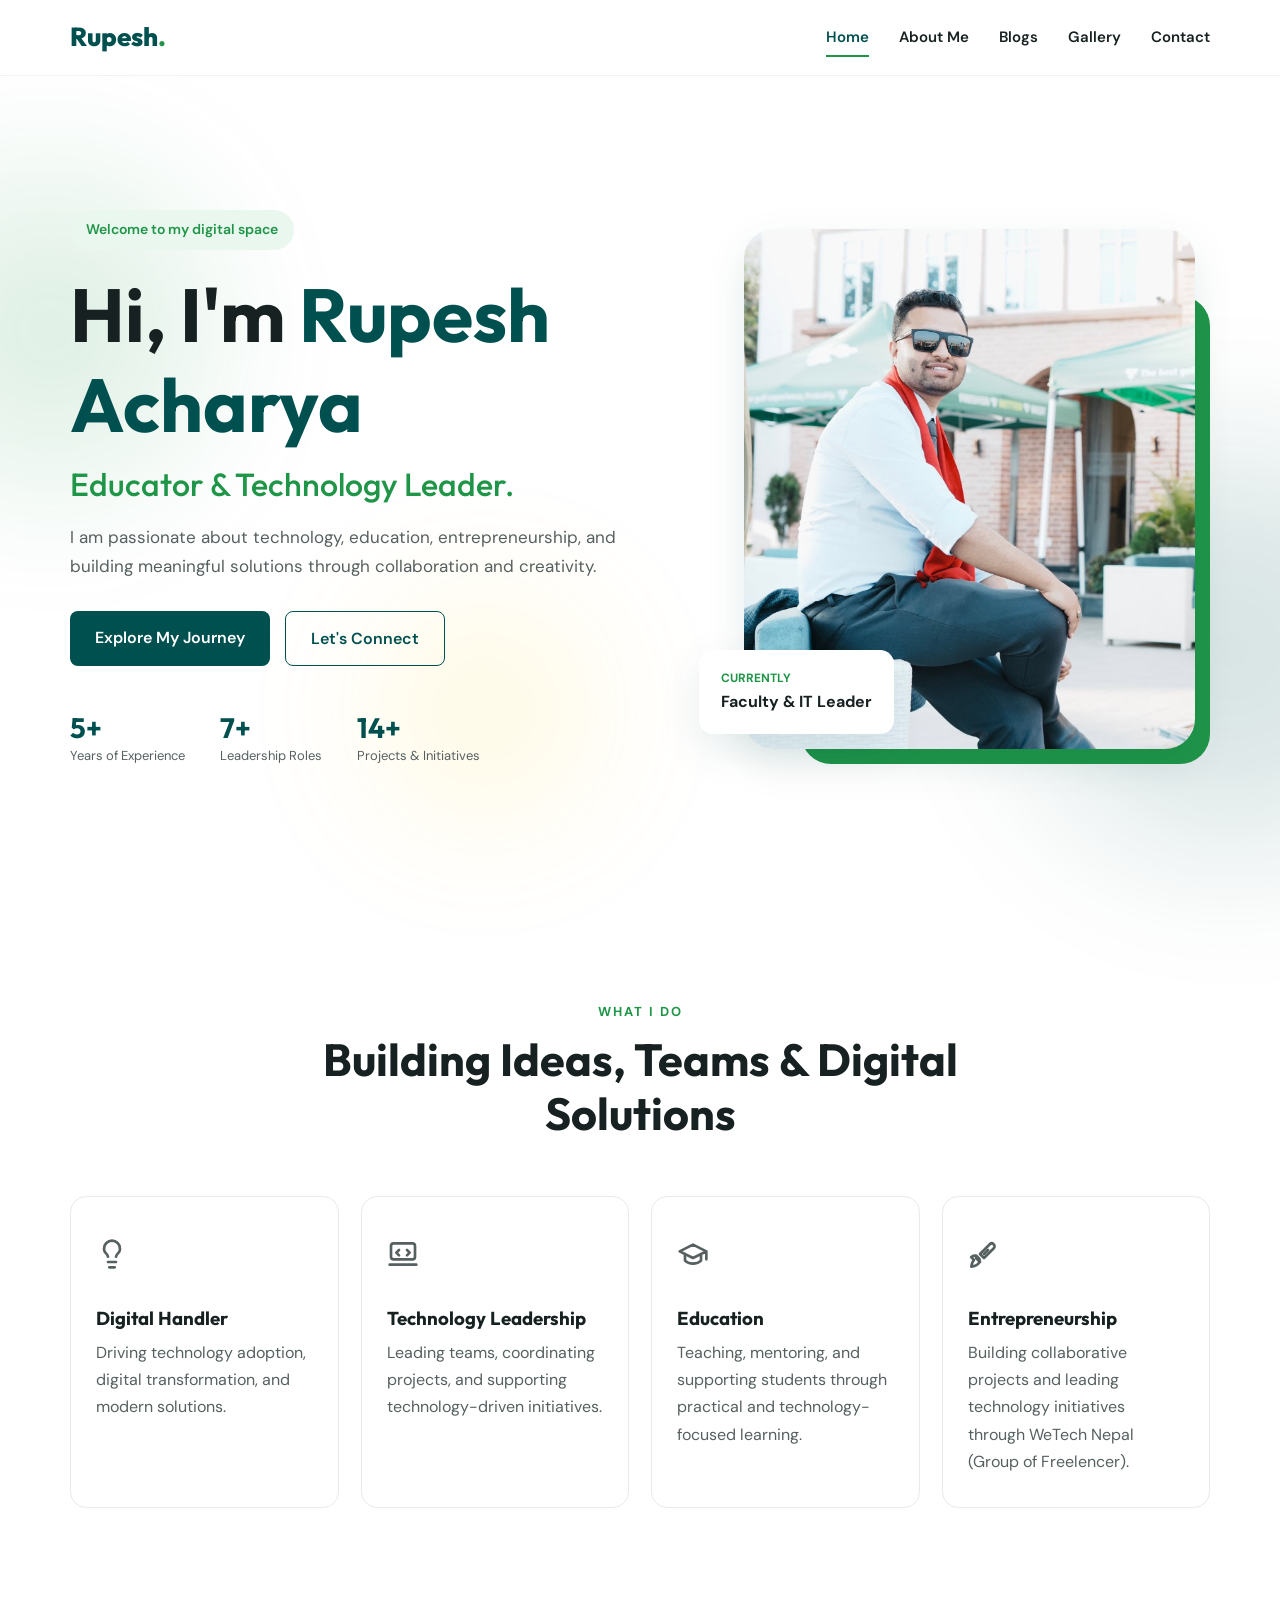
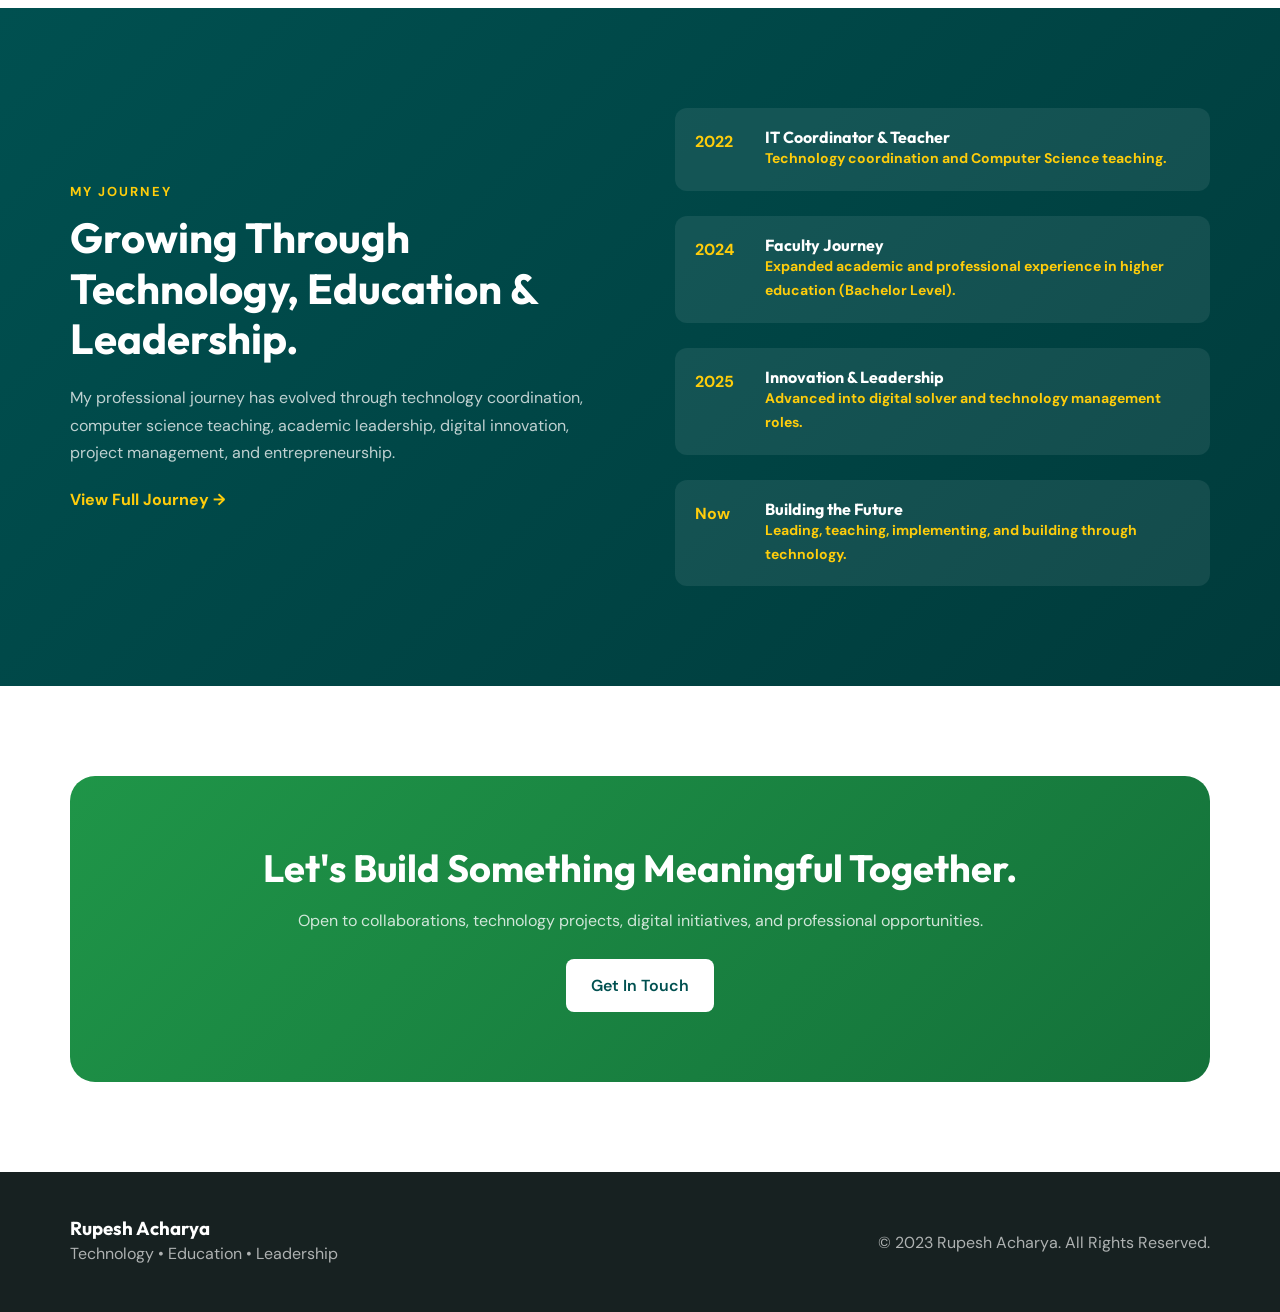
==== index.html @ 9b85a65a "upload" ====
<!DOCTYPE html>
<html lang="en">
<head>
    <meta charset="UTF-8">
    <meta name="viewport" content="width=device-width, initial-scale=1.0">

    <title>Rupesh Acharya | Digital Innovation & Technology Professional</title>

    <meta name="description"
        content="Official portfolio of Rupesh Acharya – Digital Innovation Professional, IT Coordinator, Faculty Member, Technology Leader and Entrepreneur.">

    <link rel="stylesheet" href="css/style.css">

    <!-- Google Fonts -->
    <link rel="preconnect" href="https://fonts.googleapis.com">
    <link rel="preconnect" href="https://fonts.gstatic.com" crossorigin>

    <link href="https://fonts.googleapis.com/css2?family=DM+Sans:wght@400;500;600;700&family=Outfit:wght@400;500;600;700;800&display=swap"
        rel="stylesheet">
</head>

<body>

    <!-- Animated Background -->
    <div class="background-shapes">
        <span class="shape shape-1"></span>
        <span class="shape shape-2"></span>
        <span class="shape shape-3"></span>
    </div>

    <!-- Navigation -->
    <header class="navbar">

        <div class="container nav-container">

            <a href="index.html" class="logo">
                Rupesh<span>.</span>
            </a>

            <nav class="nav-links" id="navLinks">

                <a href="index.html" class="active">Home</a>
                <a href="about.html">About Me</a>
                <a href="blogs.html">Blogs</a>
                <a href="gallery.html">Gallery</a>
                <a href="contact.html">Contact</a>

            </nav>

            <button class="menu-toggle" id="menuToggle">
                ☰
            </button>

        </div>

    </header>


    <!-- Hero Section -->
    <main>

        <section class="hero">

            <div class="container hero-container">

                <div class="hero-content reveal">

                    <p class="hero-tag">
                         Welcome to my digital space
                    </p>

                    <h1>
                        Hi, I'm <span>Rupesh Acharya</span>
                    </h1>

                    <h2>
                                                Educator & Technology Leader.
                    </h2>

                    <p class="hero-description">

                        I am passionate about technology,
                        education, entrepreneurship, and building meaningful
                        solutions through collaboration and creativity.

                    </p>

                    <div class="hero-buttons">

                        <a href="about.html" class="btn btn-primary">
                            Explore My Journey
                        </a>

                        <a href="contact.html" class="btn btn-outline">
                            Let's Connect
                        </a>

                    </div>


                    <div class="hero-stats">

                        <div class="stat">
                            <h3>5+</h3>
                            <p>Years of Experience</p>
                        </div>

                        <div class="stat">
                            <h3>7+</h3>
                            <p>Leadership Roles</p>
                        </div>

                        <div class="stat">
                            <h3>14+</h3>
                            <p>Projects & Initiatives</p>
                        </div>

                    </div>

                </div>


                <!-- Profile Image -->
                <div class="hero-image reveal">

                    <div class="image-wrapper">

                        <!-- Replace later with your own photo -->
                        <img src="images/profile.jpg"
                            alt="Rupesh Acharya">

                        <div class="experience-card">

                            <span>Currently</span>

                            <strong>
                                Faculty & IT Leader
                             
                            </strong>

                        </div>

                    </div>

                </div>

            </div>

        </section>


        <!-- Professional Roles -->
<section class="section">
    <div class="container">
        <div class="section-heading reveal">
            <p>WHAT I DO</p>
            <h2>
                Building Ideas, Teams &amp; Digital Solutions
            </h2>
        </div>

        <div class="cards-grid">

            <!-- Digital Handler (Replaced 💡 with Rocket-Brain Gear SVG) -->
            <div class="info-card reveal">
                <div class="card-icon">
                    <svg xmlns="http://www.w3.org/2000/svg" width="32" height="32" viewBox="0 0 24 24" fill="none" stroke="currentColor" stroke-width="2" stroke-linecap="round" stroke-linejoin="round">
                        <path d="M15 14c.2-1 .7-1.7 1.5-2.5 1-.9 1.5-2.2 1.5-3.5A6 6 0 0 0 6 8c0 1 .2 2.2 1.5 3.5.7.7 1.3 1.5 1.5 2.5"></path>
                        <path d="M9 18h6"></path>
                        <path d="M10 22h4"></path>
                    </svg>
                </div>
                <h3>Digital Handler</h3>
                <p>
                    Driving technology adoption,
                    digital transformation, and modern solutions.
                </p>
            </div>

            <!-- Technology Leadership (Retained Clean Terminal Laptop SVG) -->
            <div class="info-card reveal">
                <div class="card-icon">
                    <svg xmlns="http://www.w3.org/2000/svg" width="32" height="32" viewBox="0 0 24 24" fill="none" stroke="currentColor" stroke-width="2" stroke-linecap="round" stroke-linejoin="round">
                        <rect x="3" y="4" width="18" height="12" rx="2"></rect>
                        <path d="M2 20h20"></path>
                        <path d="M9 9l-2 2 2 2"></path>
                        <path d="M15 9l2 2-2 2"></path>
                    </svg>
                </div>
                <h3>Technology Leadership</h3>
                <p>
                    Leading teams, coordinating projects,
                    and supporting technology-driven initiatives.
                </p>
            </div>

            <!-- Education (Replaced 🎓 with Modern Grad Cap SVG) -->
            <div class="info-card reveal">
                <div class="card-icon">
                    <svg xmlns="http://www.w3.org/2000/svg" width="32" height="32" viewBox="0 0 24 24" fill="none" stroke="currentColor" stroke-width="2" stroke-linecap="round" stroke-linejoin="round">
                        <path d="M22 10v6M2 10l10-5 10 5-10 5z"></path>
                        <path d="M6 12v5c3 3 9 3 12 0v-5"></path>
                    </svg>
                </div>
                <h3>Education</h3>
                <p>
                    Teaching, mentoring, and supporting students
                    through practical and technology-focused learning.
                </p>
            </div>

            <!-- Entrepreneurship (Replaced 🚀 with Modern Rocket Launch SVG) -->
            <div class="info-card reveal">
                <div class="card-icon">
                    <svg xmlns="http://www.w3.org/2000/svg" width="32" height="32" viewBox="0 0 24 24" fill="none" stroke="currentColor" stroke-width="2" stroke-linecap="round" stroke-linejoin="round">
                        <path d="M4.5 16.5c-1.5 1.26-2 5-2 5s3.74-.5 5-2c.71-.71 1.1-1.67 1.1-2.68v-1.12l-2.42-2.42h-1.12c-1.01 0-1.97.39-2.68 1.1z"></path>
                        <path d="M12 15l-3-3 7.35-7.35c.78-.78 2.05-.78 2.83 0l.17.17c.78.78.78 2.05 0 2.83L12 15z"></path>
                        <path d="M15 9l-3 3"></path>
                        <path d="M9 18l-3-3"></path>
                    </svg>
                </div>
                <h3>Entrepreneurship</h3>
                <p>
                    Building collaborative projects and leading
                    technology initiatives through WeTech Nepal (Group of Freelencer).
                </p>
            </div>

        </div>
    </div>
</section>


        <!-- Journey Preview -->
        <section class="journey-section">

            <div class="container journey-container">

                <div class="journey-content reveal">

                    <p class="section-small-title">
                        MY JOURNEY
                    </p>

                    <h2>
                        Growing Through Technology,
                        Education & Leadership.
                    </h2>

                    <p>

                        My professional journey has evolved through
                        technology coordination, computer science teaching,
                        academic leadership, digital innovation, project
                        management, and entrepreneurship.

                    </p>

                    <a href="about.html" class="text-link">
                        View Full Journey →
                    </a>

                </div>


                <div class="timeline-preview reveal">

                    <div class="timeline-item">

                        <span>2022</span>

                        <div>
                            <h4>
                                IT Coordinator & Teacher
                            </h4>

                            <p>
                                <span>Technology coordination and Computer
                                Science teaching.</span>
                            </p>
                        </div>

                    </div>


                    <div class="timeline-item">

                        <span>2024</span>

                        <div>
                            <h4>
                                Faculty Journey
                            </h4>

                            <p>
                                <span> Expanded academic and professional
                                experience in higher education (Bachelor Level). </span>
                            </p>
                        </div>

                    </div>


                    <div class="timeline-item">

                        <span>2025</span>

                        <div>
                            <h4>
                                Innovation & Leadership
                            </h4>

                            <p>
                                <span>Advanced into digital solver and
                                technology management roles.</span>
                            </p>
                        </div>

                    </div>


                    <div class="timeline-item">

                        <span>Now</span>

                        <div>
                            <h4>
                                Building the Future
                            </h4>

                            <p>
                                <span>Leading, teaching, implementing, and
                                building through technology.</span>
                            </p>
                        </div>

                    </div>

                </div>

            </div>

        </section>


        <!-- CTA -->
        <section class="cta-section">

            <div class="container cta-box reveal">

                <h2>
                    Let's Build Something Meaningful Together.
                </h2>

                <p>
                    <span>Open to collaborations, technology projects,
                    digital initiatives, and professional opportunities.</span>
                </p>

                <a href="contact.html" class="btn btn-light">
                    Get In Touch
                </a>

            </div>

        </section>

    </main>


    <!-- Footer -->
    <footer>

        <div class="container footer-content">

            <div>

                <h3>Rupesh Acharya</h3>

                <p>
                     Technology • Education • Leadership
                </p>

            </div>

            <p>
                © 2023 Rupesh Acharya. All Rights Reserved.
            </p>

        </div>

    </footer>


    <script src="js/script.js"></script>

</body>
</html>
---- css/style.css ----
/* ===================================
   RUPESH ACHARYA PORTFOLIO
   MAIN STYLESHEET
=================================== */

:root {

    --primary: #005050;
    --primary-dark: #003b3b;
    --secondary: #1f9548;
    --accent: #ffcd0b;

    --dark: #172121;
    --text: #566060;
    --light: #f7faf9;
    --white: #ffffff;

    --border: #e6ecea;

    --shadow:
        0 15px 40px rgba(0, 80, 80, 0.10);

}


/* RESET */

* {

    margin: 0;
    padding: 0;

    box-sizing: border-box;

}


html {

    scroll-behavior: smooth;

}


body {

    font-family: "DM Sans", sans-serif;

    color: var(--text);

    background: var(--white);

    line-height: 1.7;

    overflow-x: hidden;

}


h1,
h2,
h3,
h4 {

    font-family: "Outfit", sans-serif;

    color: var(--dark);

    line-height: 1.2;

}


a {

    text-decoration: none;

    color: inherit;

}


img {

    width: 100%;

    display: block;

}


/* CONTAINER */

.container {

    width: min(1140px, 90%);

    margin: auto;

}


/* ===================================
   NAVBAR
=================================== */

.navbar {

    position: sticky;

    top: 0;

    z-index: 1000;

    background: rgba(255, 255, 255, 0.90);

    backdrop-filter: blur(12px);

    border-bottom:
        1px solid rgba(0, 0, 0, 0.05);

}


.nav-container {

    min-height: 75px;

    display: flex;

    align-items: center;

    justify-content: space-between;

}


.logo {

    font-family: "Outfit", sans-serif;

    font-size: 26px;

    font-weight: 800;

    color: var(--primary);

}


.logo span {

    color: var(--secondary);

}


.nav-links {

    display: flex;

    gap: 30px;

    align-items: center;

}


.nav-links a {

    font-weight: 600;

    font-size: 15px;

    color: var(--dark);

    position: relative;

}


.nav-links a::after {

    content: "";

    position: absolute;

    width: 0;

    height: 2px;

    background: var(--secondary);

    left: 0;

    bottom: -7px;

    transition: 0.3s;

}


.nav-links a:hover::after,
.nav-links a.active::after {

    width: 100%;

}


.nav-links a.active {

    color: var(--primary);

}


.menu-toggle {

    display: none;

    border: none;

    background: none;

    font-size: 26px;

    cursor: pointer;

}


/* ===================================
   HERO
=================================== */

.hero {

    min-height: calc(100vh - 75px);

    display: flex;

    align-items: center;

    padding: 70px 0;

    position: relative;

}


.hero-container {

    display: grid;

    grid-template-columns: 1.1fr 0.9fr;

    align-items: center;

    gap: 70px;

}


.hero-tag {

    display: inline-block;

    background: #eaf7ef;

    color: var(--secondary);

    padding: 8px 16px;

    border-radius: 30px;

    font-weight: 600;

    font-size: 14px;

    margin-bottom: 20px;

}


.hero h1 {

    font-size: clamp(45px, 6vw, 75px);

    margin-bottom: 15px;

}


.hero h1 span {

    color: var(--primary);

}


.hero h2 {

    font-size: clamp(22px, 3vw, 32px);

    font-weight: 500;

    color: var(--secondary);

    margin-bottom: 20px;

}


.hero-description {

    max-width: 650px;

    font-size: 17px;

    margin-bottom: 30px;

}


.hero-buttons {

    display: flex;

    gap: 15px;

    flex-wrap: wrap;

}


/* BUTTONS */

.btn {

    padding: 13px 25px;

    border-radius: 8px;

    font-weight: 600;

    display: inline-block;

    transition: 0.3s;

}


.btn-primary {

    background: var(--primary);

    color: var(--white);

}


.btn-primary:hover {

    background: var(--secondary);

    transform: translateY(-3px);

}


.btn-outline {

    border: 1px solid var(--primary);

    color: var(--primary);

}


.btn-outline:hover {

    background: var(--primary);

    color: var(--white);

}


.btn-light {

    background: var(--white);

    color: var(--primary);

}


.btn-light:hover {

    transform: translateY(-3px);

}


/* HERO IMAGE */

.hero-image {

    position: relative;

}


.image-wrapper {

    position: relative;

    padding: 15px;

}


.image-wrapper::before {

    content: "";

    position: absolute;

    width: 85%;

    height: 85%;

    background: var(--secondary);

    border-radius: 30px;

    right: 0;

    bottom: 0;

    z-index: -1;

}


.image-wrapper img {

    height: 520px;

    object-fit: cover;

    border-radius: 30px;

    box-shadow: var(--shadow);

}


.experience-card {

    position: absolute;

    bottom: 30px;

    left: -30px;

    background: var(--white);

    padding: 18px 22px;

    border-radius: 14px;

    box-shadow: var(--shadow);

    max-width: 210px;

}


.experience-card span {

    display: block;

    font-size: 12px;

    color: var(--secondary);

    font-weight: 700;

    text-transform: uppercase;

}


.experience-card strong {

    color: var(--dark);

}


/* STATS */

.hero-stats {

    display: flex;

    gap: 35px;

    margin-top: 45px;

}


.stat h3 {

    color: var(--primary);

    font-size: 28px;

}


.stat p {

    font-size: 13px;

}


/* ===================================
   SECTIONS
=================================== */

.section {

    padding: 100px 0;

}


.light-section {

    background: var(--light);

}


.section-heading {

    max-width: 700px;

    margin: 0 auto 55px;

    text-align: center;

}


.section-heading p,
.section-small-title {

    color: var(--secondary);

    font-weight: 700;

    font-size: 13px;

    letter-spacing: 2px;

    margin-bottom: 10px;

}


.section-heading h2 {

    font-size: clamp(30px, 4vw, 45px);

}


/* CARDS */

.cards-grid {

    display: grid;

    grid-template-columns:
        repeat(4, 1fr);

    gap: 22px;

}


.info-card {

    padding: 32px 25px;

    background: var(--white);

    border: 1px solid var(--border);

    border-radius: 16px;

    transition: 0.35s;

}


.info-card:hover {

    transform: translateY(-10px);

    box-shadow: var(--shadow);

}


.card-icon {

    font-size: 35px;

    margin-bottom: 18px;

}


.info-card h3 {

    margin-bottom: 10px;

}


/* JOURNEY */

.journey-section {

    padding: 100px 0;

    background:
        linear-gradient(
            135deg,
            var(--primary),
            var(--primary-dark)
        );

}


.journey-container {

    display: grid;

    grid-template-columns: 1fr 1fr;

    gap: 70px;

    align-items: center;

}


.journey-content h2 {

    color: var(--white);

    font-size: 42px;

    margin-bottom: 20px;

}


.journey-content p {

    color: rgba(255,255,255,0.75);

}


.journey-section .section-small-title {

    color: var(--accent);

}


.text-link {

    display: inline-block;

    margin-top: 20px;

    color: var(--accent);

    font-weight: 700;

}


.timeline-preview {

    display: flex;

    flex-direction: column;

    gap: 25px;

}


.timeline-item {

    display: flex;

    gap: 20px;

    background:
        rgba(255,255,255,0.08);

    padding: 20px;

    border-radius: 12px;

}


.timeline-item span {

    color: var(--accent);

    font-weight: 700;

    min-width: 50px;

}


.timeline-item h4 {

    color: var(--white);

}


.timeline-item p {

    font-size: 14px;

}


/* CTA */

.cta-section {

    padding: 90px 0;

}


.cta-box {

    background:
        linear-gradient(
            135deg,
            var(--secondary),
            #14713a
        );

    padding: 70px 40px;

    border-radius: 25px;

    text-align: center;

}


.cta-box h2 {

    color: var(--white);

    font-size: 38px;

    margin-bottom: 15px;

}


.cta-box p {

    color: rgba(255,255,255,0.8);

    max-width: 700px;

    margin: 0 auto 25px;

}


/* ===================================
   ABOUT PAGE
=================================== */

.page-header {

    padding: 110px 0 70px;

    text-align: center;

    background: var(--light);

}


.page-header p:first-child {

    color: var(--secondary);

    font-size: 13px;

    letter-spacing: 2px;

    font-weight: 700;

}


.page-header h1 {

    font-size: clamp(40px, 6vw, 65px);

    margin: 15px 0;

}


.page-header p:last-child {

    max-width: 700px;

    margin: auto;

}


.about-grid {

    display: grid;

    grid-template-columns: 0.8fr 1.2fr;

    gap: 70px;

    align-items: center;

}


.about-image img {

    height: 480px;

    object-fit: cover;

    border-radius: 20px;

    box-shadow: var(--shadow);

}


.about-content h2 {

    font-size: 42px;

    margin-bottom: 20px;

}


.about-content p {

    margin-bottom: 15px;

}


/* CAREER */

.career-timeline {

    max-width: 850px;

    margin: auto;

}


.career-item {

    display: grid;

    grid-template-columns: 160px 1fr;

    gap: 35px;

    padding: 25px 0;

    border-bottom:
        1px solid var(--border);

}


.career-year {

    font-weight: 700;

    color: var(--secondary);

}


.career-content h3 {

    font-size: 22px;

}


.career-content h4 {

    color: var(--text);

    font-weight: 500;

    margin: 5px 0 10px;

}


/* SKILLS */

.skill-grid {

    display: flex;

    flex-wrap: wrap;

    justify-content: center;

    gap: 12px;

}


.skill-item {

    padding: 12px 20px;

    background: var(--light);

    border: 1px solid var(--border);

    border-radius: 30px;

    color: var(--primary);

    font-weight: 600;

    transition: 0.3s;

}


.skill-item:hover {

    background: var(--primary);

    color: var(--white);

    transform: translateY(-3px);

}


/* ===================================
   BLOGS
=================================== */

.blog-grid {

    display: grid;

    grid-template-columns:
        repeat(3, 1fr);

    gap: 28px;

}


.blog-card {

    border-radius: 18px;

    overflow: hidden;

    background: var(--white);

    border: 1px solid var(--border);

    transition: 0.3s;

}


.blog-card:hover {

    transform: translateY(-8px);

    box-shadow: var(--shadow);

}


.blog-image {

    height: 220px;

    overflow: hidden;

}


.blog-image img {

    height: 100%;

    object-fit: cover;

    transition: 0.5s;

}


.blog-card:hover img {

    transform: scale(1.08);

}


.blog-content {

    padding: 25px;

}


.blog-content span {

    color: var(--secondary);

    font-size: 12px;

    font-weight: 700;

}


.blog-content h2 {

    font-size: 24px;

    margin: 12px 0;

}


.blog-content a {

    display: inline-block;

    margin-top: 15px;

    color: var(--primary);

    font-weight: 700;

}


/* ===================================
   GALLERY
=================================== */

.gallery-grid {

    display: grid;

    grid-template-columns:
        repeat(4, 1fr);

    gap: 18px;

}


.gallery-item {

    height: 280px;

    overflow: hidden;

    border-radius: 15px;

    cursor: pointer;

}


.gallery-item img {

    height: 100%;

    object-fit: cover;

    transition: 0.5s;

}


.gallery-item:hover img {

    transform: scale(1.12);

}


/* ===================================
   CONTACT
=================================== */

.contact-grid {

    display: grid;

    grid-template-columns: 0.8fr 1.2fr;

    gap: 70px;

}


.contact-info h2 {

    font-size: 40px;

    margin-bottom: 15px;

}


.contact-item {

    margin-top: 25px;

}


.contact-item strong {

    color: var(--primary);

}


.contact-form {

    background: var(--light);

    padding: 35px;

    border-radius: 20px;

}


.form-group {

    margin-bottom: 20px;

}


.form-group label {

    display: block;

    font-weight: 600;

    color: var(--dark);

    margin-bottom: 7px;

}


.form-group input,
.form-group textarea {

    width: 100%;

    padding: 13px 15px;

    border: 1px solid var(--border);

    border-radius: 8px;

    font-family: inherit;

    outline: none;

}


.form-group input:focus,
.form-group textarea:focus {

    border-color: var(--secondary);

}


/* ===================================
   FOOTER
=================================== */

footer {

    background: var(--dark);

    padding: 45px 0;

    color: rgba(255,255,255,0.65);

}


.footer-content {

    display: flex;

    justify-content: space-between;

    align-items: center;

    gap: 30px;

}


footer h3 {

    color: var(--white);

}


/* ===================================
   ANIMATIONS
=================================== */

.reveal {

    opacity: 0;

    transform: translateY(35px);

    transition:
        opacity 0.8s ease,
        transform 0.8s ease;

}


.reveal.active {

    opacity: 1;

    transform: translateY(0);

}


@keyframes float {

    0%,
    100% {

        transform:
            translateY(0);

    }

    50% {

        transform:
            translateY(-15px);

    }

}


.shape {

    position: fixed;

    border-radius: 50%;

    filter: blur(80px);

    z-index: -1;

    opacity: 0.15;

}


.shape-1 {

    width: 300px;

    height: 300px;

    background: var(--secondary);

    top: 20%;

    left: -100px;

}


.shape-2 {

    width: 400px;

    height: 400px;

    background: var(--primary);

    right: -150px;

    top: 50%;

}


.shape-3 {

    width: 200px;

    height: 200px;

    background: var(--accent);

    bottom: 10%;

    left: 30%;

}


/* ===================================
   RESPONSIVE DESIGN
=================================== */

@media (max-width: 900px) {

    .hero-container,
    .journey-container,
    .about-grid,
    .contact-grid {

        grid-template-columns: 1fr;

    }


    .cards-grid {

        grid-template-columns:
            repeat(2, 1fr);

    }


    .blog-grid {

        grid-template-columns:
            repeat(2, 1fr);

    }


    .gallery-grid {

        grid-template-columns:
            repeat(2, 1fr);

    }


    .hero-image {

        max-width: 550px;

        margin: auto;

    }

}


@media (max-width: 700px) {

    .menu-toggle {

        display: block;

    }


    .nav-links {

        position: absolute;

        top: 75px;

        left: 0;

        width: 100%;

        background: var(--white);

        flex-direction: column;

        padding: 25px;

        display: none;

        box-shadow: var(--shadow);

    }


    .nav-links.show {

        display: flex;

    }


    .hero {

        text-align: center;

    }


    .hero-stats {

        justify-content: center;

        gap: 20px;

    }


    .hero-buttons {

        justify-content: center;

    }


    .cards-grid,
    .blog-grid {

        grid-template-columns: 1fr;

    }


    .career-item {

        grid-template-columns: 1fr;

        gap: 10px;

    }


    .footer-content {

        flex-direction: column;

        text-align: center;

    }


    .experience-card {

        left: 10px;

    }


    .section {

        padding: 70px 0;

    }

}
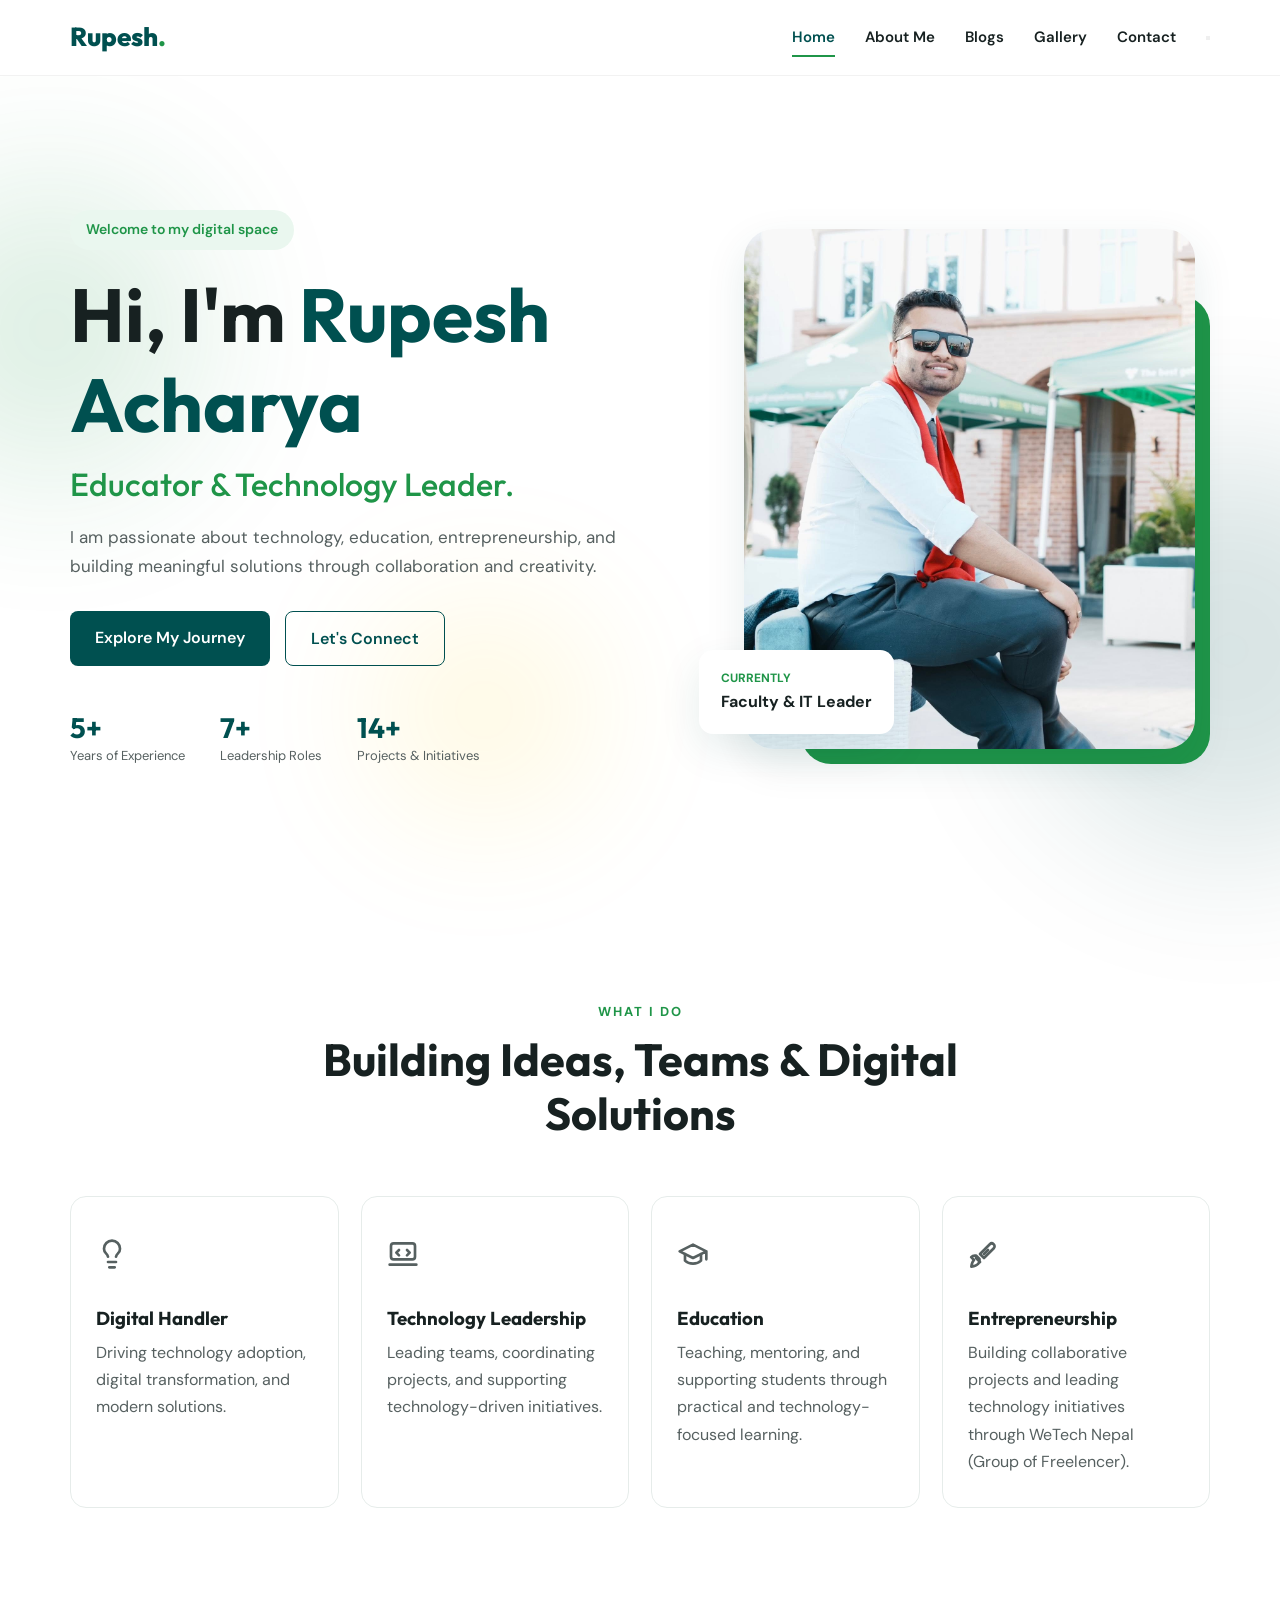
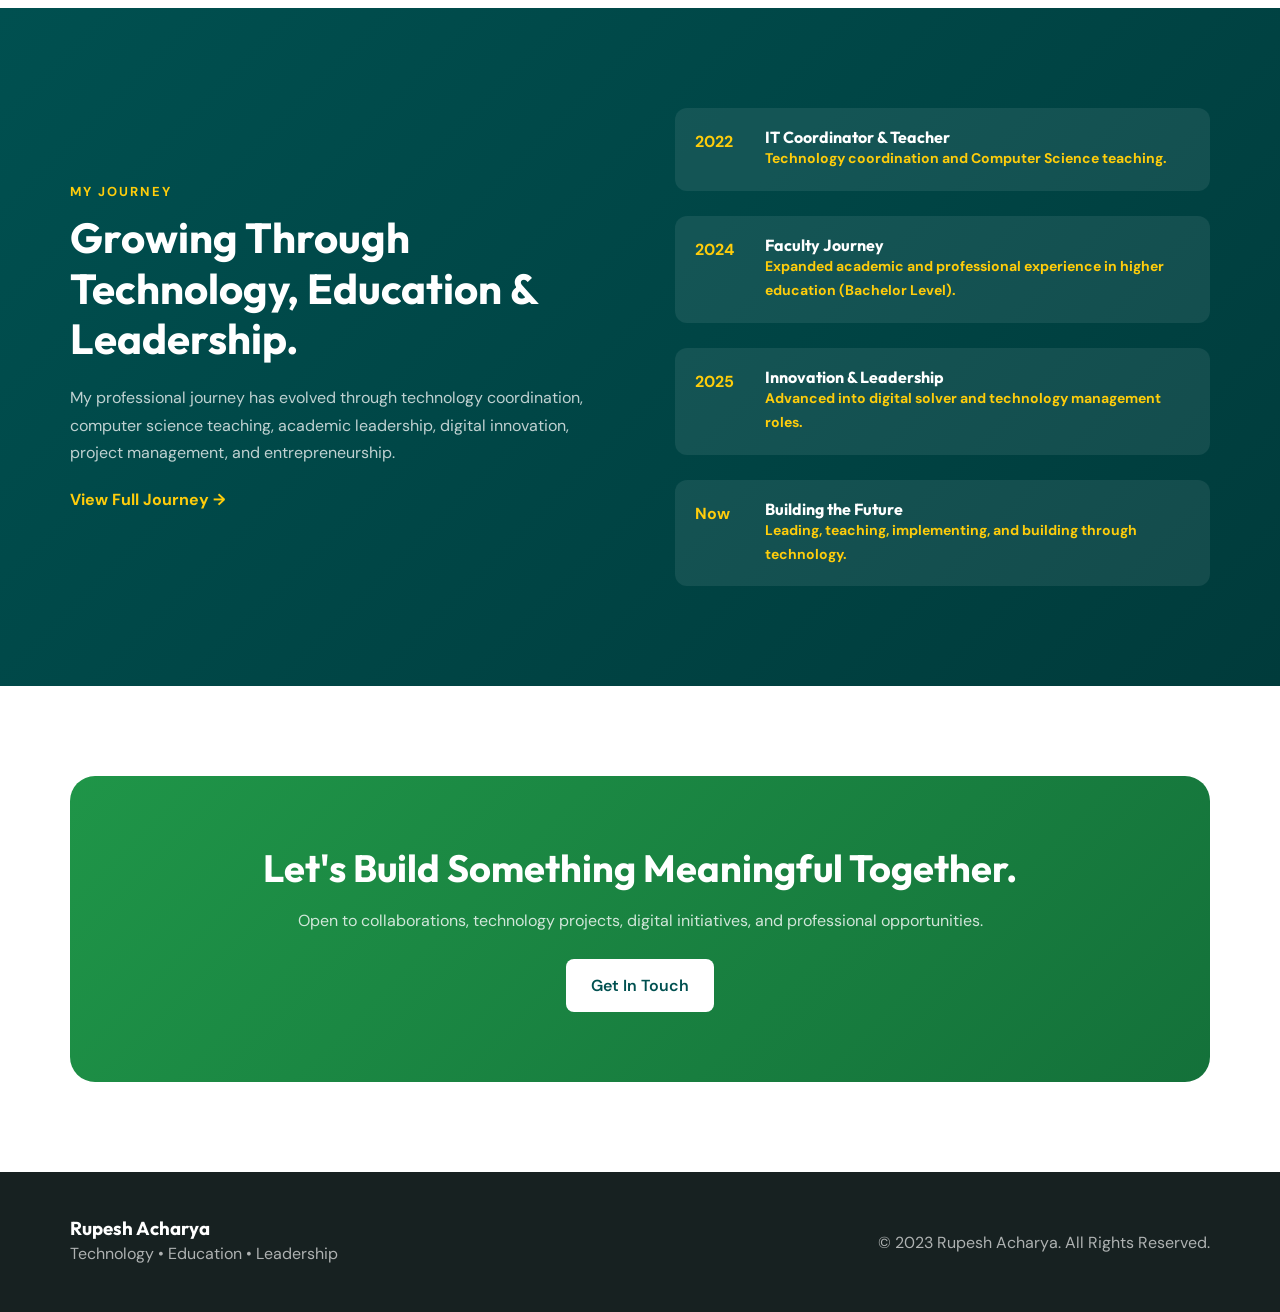
==== commit 70142688: "Update index.html" ====
--- a/index.html
+++ b/index.html
@@ -44,7 +44,14 @@
                 <a href="blogs.html">Blogs</a>
                 <a href="gallery.html">Gallery</a>
                 <a href="contact.html">Contact</a>
-
+<button
+    class="theme-toggle"
+    id="themeToggle"
+    aria-label="Toggle Dark Mode">
+
+    <i class="fa-solid fa-moon"></i>
+
+</button>
             </nav>
 
             <button class="menu-toggle" id="menuToggle">
@@ -370,7 +377,33 @@
 
     <!-- Footer -->
     <footer>
-
+<div class="social-links">
+
+    <a href="https://www.linkedin.com/in/rupace/"
+       target="_blank"
+       aria-label="LinkedIn">
+        <i class="fa-brands fa-linkedin-in"></i>
+    </a>
+
+    <a href="https://www.facebook.com/acharyarupesh9861"
+       target="_blank"
+       aria-label="Facebook">
+        <i class="fa-brands fa-facebook-f"></i>
+    </a>
+
+    <a href="https://www.instagram.com/rupace_acharya/"
+       target="_blank"
+       aria-label="Instagram">
+        <i class="fa-brands fa-instagram"></i>
+    </a>
+
+    <a href="#"
+       target="_blank"
+       aria-label="GitHub">
+        <i class="fa-brands fa-github"></i>
+    </a>
+
+</div>
         <div class="container footer-content">
 
             <div>
@@ -395,4 +428,4 @@
     <script src="js/script.js"></script>
 
 </body>
-</html>+</html>
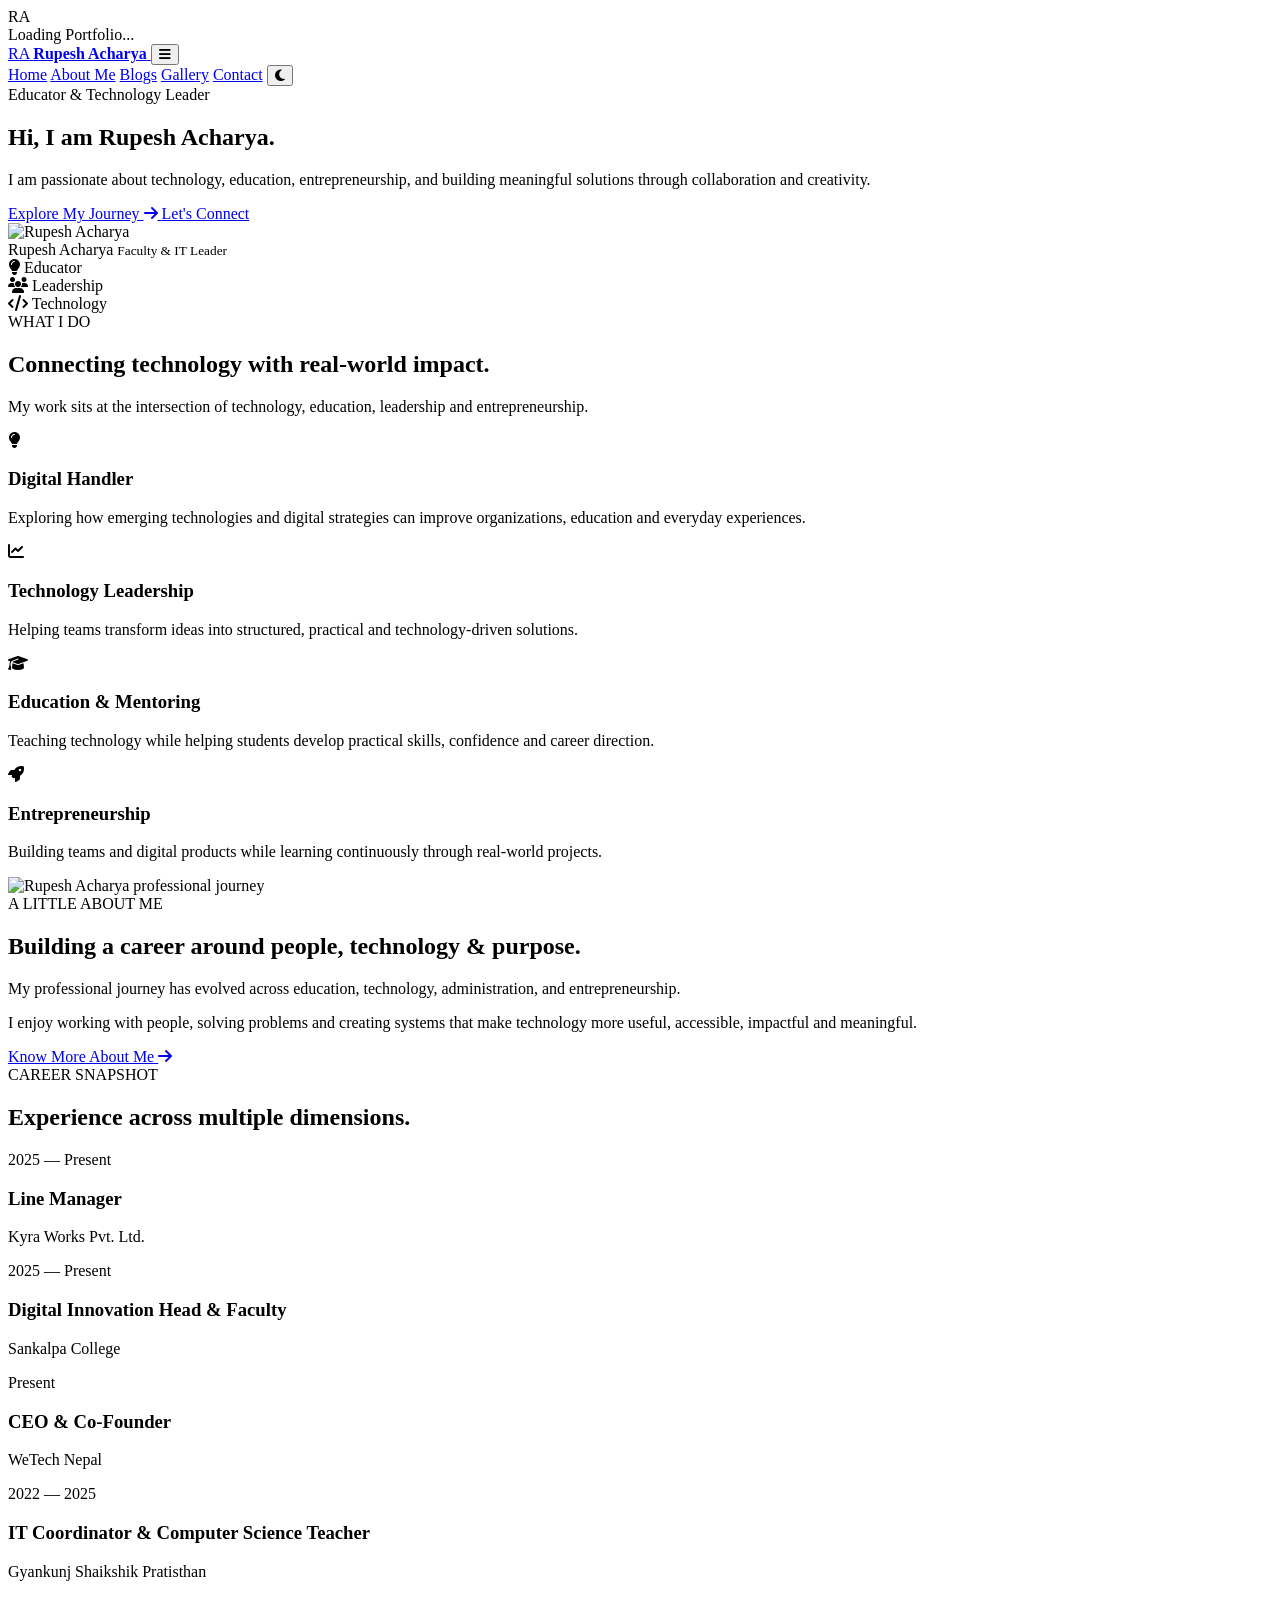
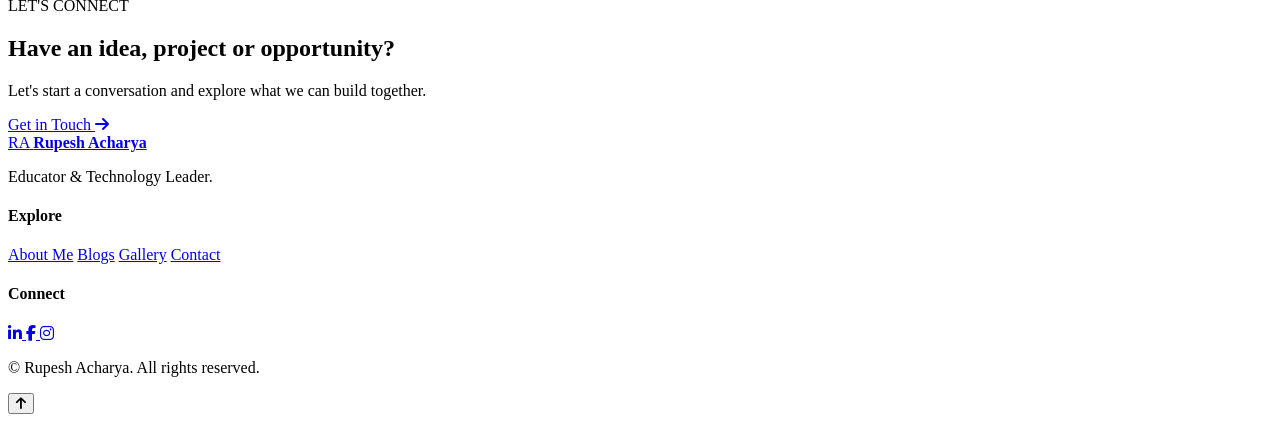
==== commit 9104fd4e: "updated to version 2" ====
--- a/index.html
+++ b/index.html
@@ -1,431 +1,429 @@
-<!DOCTYPE html>
-<html lang="en">
-<head>
-    <meta charset="UTF-8">
-    <meta name="viewport" content="width=device-width, initial-scale=1.0">
-
-    <title>Rupesh Acharya | Digital Innovation & Technology Professional</title>
-
-    <meta name="description"
-        content="Official portfolio of Rupesh Acharya – Digital Innovation Professional, IT Coordinator, Faculty Member, Technology Leader and Entrepreneur.">
-
-    <link rel="stylesheet" href="css/style.css">
-
-    <!-- Google Fonts -->
-    <link rel="preconnect" href="https://fonts.googleapis.com">
-    <link rel="preconnect" href="https://fonts.gstatic.com" crossorigin>
-
-    <link href="https://fonts.googleapis.com/css2?family=DM+Sans:wght@400;500;600;700&family=Outfit:wght@400;500;600;700;800&display=swap"
-        rel="stylesheet">
-</head>
-
-<body>
-
-    <!-- Animated Background -->
-    <div class="background-shapes">
-        <span class="shape shape-1"></span>
-        <span class="shape shape-2"></span>
-        <span class="shape shape-3"></span>
-    </div>
-
-    <!-- Navigation -->
-    <header class="navbar">
-
-        <div class="container nav-container">
-
-            <a href="index.html" class="logo">
-                Rupesh<span>.</span>
-            </a>
-
-            <nav class="nav-links" id="navLinks">
-
-                <a href="index.html" class="active">Home</a>
-                <a href="about.html">About Me</a>
-                <a href="blogs.html">Blogs</a>
-                <a href="gallery.html">Gallery</a>
-                <a href="contact.html">Contact</a>
-<button
-    class="theme-toggle"
-    id="themeToggle"
-    aria-label="Toggle Dark Mode">
-
-    <i class="fa-solid fa-moon"></i>
-
-</button>
-            </nav>
-
-            <button class="menu-toggle" id="menuToggle">
-                ☰
-            </button>
-
-        </div>
-
-    </header>
-
-
-    <!-- Hero Section -->
-    <main>
-
-        <section class="hero">
-
-            <div class="container hero-container">
-
-                <div class="hero-content reveal">
-
-                    <p class="hero-tag">
-                         Welcome to my digital space
-                    </p>
-
-                    <h1>
-                        Hi, I'm <span>Rupesh Acharya</span>
-                    </h1>
-
-                    <h2>
-                                                Educator & Technology Leader.
-                    </h2>
-
-                    <p class="hero-description">
-
-                        I am passionate about technology,
-                        education, entrepreneurship, and building meaningful
-                        solutions through collaboration and creativity.
-
-                    </p>
-
-                    <div class="hero-buttons">
-
-                        <a href="about.html" class="btn btn-primary">
-                            Explore My Journey
-                        </a>
-
-                        <a href="contact.html" class="btn btn-outline">
-                            Let's Connect
-                        </a>
-
-                    </div>
-
-
-                    <div class="hero-stats">
-
-                        <div class="stat">
-                            <h3>5+</h3>
-                            <p>Years of Experience</p>
-                        </div>
-
-                        <div class="stat">
-                            <h3>7+</h3>
-                            <p>Leadership Roles</p>
-                        </div>
-
-                        <div class="stat">
-                            <h3>14+</h3>
-                            <p>Projects & Initiatives</p>
-                        </div>
-
-                    </div>
-
-                </div>
-
-
-                <!-- Profile Image -->
-                <div class="hero-image reveal">
-
-                    <div class="image-wrapper">
-
-                        <!-- Replace later with your own photo -->
-                        <img src="images/profile.jpg"
-                            alt="Rupesh Acharya">
-
-                        <div class="experience-card">
-
-                            <span>Currently</span>
-
-                            <strong>
-                                Faculty & IT Leader
-                             
-                            </strong>
-
-                        </div>
-
-                    </div>
-
-                </div>
-
-            </div>
-
-        </section>
-
-
-        <!-- Professional Roles -->
-<section class="section">
-    <div class="container">
-        <div class="section-heading reveal">
-            <p>WHAT I DO</p>
-            <h2>
-                Building Ideas, Teams &amp; Digital Solutions
-            </h2>
-        </div>
-
-        <div class="cards-grid">
-
-            <!-- Digital Handler (Replaced 💡 with Rocket-Brain Gear SVG) -->
-            <div class="info-card reveal">
-                <div class="card-icon">
-                    <svg xmlns="http://www.w3.org/2000/svg" width="32" height="32" viewBox="0 0 24 24" fill="none" stroke="currentColor" stroke-width="2" stroke-linecap="round" stroke-linejoin="round">
-                        <path d="M15 14c.2-1 .7-1.7 1.5-2.5 1-.9 1.5-2.2 1.5-3.5A6 6 0 0 0 6 8c0 1 .2 2.2 1.5 3.5.7.7 1.3 1.5 1.5 2.5"></path>
-                        <path d="M9 18h6"></path>
-                        <path d="M10 22h4"></path>
-                    </svg>
-                </div>
-                <h3>Digital Handler</h3>
-                <p>
-                    Driving technology adoption,
-                    digital transformation, and modern solutions.
-                </p>
-            </div>
-
-            <!-- Technology Leadership (Retained Clean Terminal Laptop SVG) -->
-            <div class="info-card reveal">
-                <div class="card-icon">
-                    <svg xmlns="http://www.w3.org/2000/svg" width="32" height="32" viewBox="0 0 24 24" fill="none" stroke="currentColor" stroke-width="2" stroke-linecap="round" stroke-linejoin="round">
-                        <rect x="3" y="4" width="18" height="12" rx="2"></rect>
-                        <path d="M2 20h20"></path>
-                        <path d="M9 9l-2 2 2 2"></path>
-                        <path d="M15 9l2 2-2 2"></path>
-                    </svg>
-                </div>
-                <h3>Technology Leadership</h3>
-                <p>
-                    Leading teams, coordinating projects,
-                    and supporting technology-driven initiatives.
-                </p>
-            </div>
-
-            <!-- Education (Replaced 🎓 with Modern Grad Cap SVG) -->
-            <div class="info-card reveal">
-                <div class="card-icon">
-                    <svg xmlns="http://www.w3.org/2000/svg" width="32" height="32" viewBox="0 0 24 24" fill="none" stroke="currentColor" stroke-width="2" stroke-linecap="round" stroke-linejoin="round">
-                        <path d="M22 10v6M2 10l10-5 10 5-10 5z"></path>
-                        <path d="M6 12v5c3 3 9 3 12 0v-5"></path>
-                    </svg>
-                </div>
-                <h3>Education</h3>
-                <p>
-                    Teaching, mentoring, and supporting students
-                    through practical and technology-focused learning.
-                </p>
-            </div>
-
-            <!-- Entrepreneurship (Replaced 🚀 with Modern Rocket Launch SVG) -->
-            <div class="info-card reveal">
-                <div class="card-icon">
-                    <svg xmlns="http://www.w3.org/2000/svg" width="32" height="32" viewBox="0 0 24 24" fill="none" stroke="currentColor" stroke-width="2" stroke-linecap="round" stroke-linejoin="round">
-                        <path d="M4.5 16.5c-1.5 1.26-2 5-2 5s3.74-.5 5-2c.71-.71 1.1-1.67 1.1-2.68v-1.12l-2.42-2.42h-1.12c-1.01 0-1.97.39-2.68 1.1z"></path>
-                        <path d="M12 15l-3-3 7.35-7.35c.78-.78 2.05-.78 2.83 0l.17.17c.78.78.78 2.05 0 2.83L12 15z"></path>
-                        <path d="M15 9l-3 3"></path>
-                        <path d="M9 18l-3-3"></path>
-                    </svg>
-                </div>
-                <h3>Entrepreneurship</h3>
-                <p>
-                    Building collaborative projects and leading
-                    technology initiatives through WeTech Nepal (Group of Freelencer).
-                </p>
-            </div>
-
-        </div>
-    </div>
-</section>
-
-
-        <!-- Journey Preview -->
-        <section class="journey-section">
-
-            <div class="container journey-container">
-
-                <div class="journey-content reveal">
-
-                    <p class="section-small-title">
-                        MY JOURNEY
-                    </p>
-
-                    <h2>
-                        Growing Through Technology,
-                        Education & Leadership.
-                    </h2>
-
-                    <p>
-
-                        My professional journey has evolved through
-                        technology coordination, computer science teaching,
-                        academic leadership, digital innovation, project
-                        management, and entrepreneurship.
-
-                    </p>
-
-                    <a href="about.html" class="text-link">
-                        View Full Journey →
-                    </a>
-
-                </div>
-
-
-                <div class="timeline-preview reveal">
-
-                    <div class="timeline-item">
-
-                        <span>2022</span>
-
-                        <div>
-                            <h4>
-                                IT Coordinator & Teacher
-                            </h4>
-
-                            <p>
-                                <span>Technology coordination and Computer
-                                Science teaching.</span>
-                            </p>
-                        </div>
-
-                    </div>
-
-
-                    <div class="timeline-item">
-
-                        <span>2024</span>
-
-                        <div>
-                            <h4>
-                                Faculty Journey
-                            </h4>
-
-                            <p>
-                                <span> Expanded academic and professional
-                                experience in higher education (Bachelor Level). </span>
-                            </p>
-                        </div>
-
-                    </div>
-
-
-                    <div class="timeline-item">
-
-                        <span>2025</span>
-
-                        <div>
-                            <h4>
-                                Innovation & Leadership
-                            </h4>
-
-                            <p>
-                                <span>Advanced into digital solver and
-                                technology management roles.</span>
-                            </p>
-                        </div>
-
-                    </div>
-
-
-                    <div class="timeline-item">
-
-                        <span>Now</span>
-
-                        <div>
-                            <h4>
-                                Building the Future
-                            </h4>
-
-                            <p>
-                                <span>Leading, teaching, implementing, and
-                                building through technology.</span>
-                            </p>
-                        </div>
-
-                    </div>
-
-                </div>
-
-            </div>
-
-        </section>
-
-
-        <!-- CTA -->
-        <section class="cta-section">
-
-            <div class="container cta-box reveal">
-
-                <h2>
-                    Let's Build Something Meaningful Together.
-                </h2>
-
-                <p>
-                    <span>Open to collaborations, technology projects,
-                    digital initiatives, and professional opportunities.</span>
-                </p>
-
-                <a href="contact.html" class="btn btn-light">
-                    Get In Touch
-                </a>
-
-            </div>
-
-        </section>
-
-    </main>
-
-
-    <!-- Footer -->
-    <footer>
-<div class="social-links">
-
-    <a href="https://www.linkedin.com/in/rupace/"
-       target="_blank"
-       aria-label="LinkedIn">
-        <i class="fa-brands fa-linkedin-in"></i>
-    </a>
-
-    <a href="https://www.facebook.com/acharyarupesh9861"
-       target="_blank"
-       aria-label="Facebook">
-        <i class="fa-brands fa-facebook-f"></i>
-    </a>
-
-    <a href="https://www.instagram.com/rupace_acharya/"
-       target="_blank"
-       aria-label="Instagram">
-        <i class="fa-brands fa-instagram"></i>
-    </a>
-
-    <a href="#"
-       target="_blank"
-       aria-label="GitHub">
-        <i class="fa-brands fa-github"></i>
-    </a>
-
-</div>
-        <div class="container footer-content">
-
-            <div>
-
-                <h3>Rupesh Acharya</h3>
-
-                <p>
-                     Technology • Education • Leadership
-                </p>
-
-            </div>
-
-            <p>
-                © 2023 Rupesh Acharya. All Rights Reserved.
-            </p>
-
-        </div>
-
-    </footer>
-
-
-    <script src="js/script.js"></script>
-
-</body>
-</html>
+<!DOCTYPE html>
+<html lang="en">
+<head>
+    <meta charset="UTF-8">
+    <meta name="viewport" content="width=device-width, initial-scale=1.0">
+
+    <title>Rupesh Acharya | Faculty & IT Leader </title>
+
+    <meta name="description" content="Official portfolio of Rupesh Acharya — educator, technology leader, digital innovation professional and entrepreneur.">
+    <meta name="author" content="Rupesh Acharya">
+    <meta name="theme-color" content="#005050">
+
+    <link rel="canonical" href="https://rupeshacharya.com.np/">
+
+    <meta property="og:title" content="Rupesh Acharya | Faculty & IT Leader ">
+    <meta property="og:description" content="Educator,technology leader and entrepreneur focused on digital innovation, education and technology.">
+    <meta property="og:type" content="website">
+    <meta property="og:url" content="https://rupeshacharya.com.np/">
+    <meta property="og:image" content="https://rupeshacharya.com.np/images/profile.jpg">
+
+    <meta name="twitter:card" content="summary_large_image">
+    <meta name="twitter:title" content="Rupesh Acharya">
+    <meta name="twitter:description" content="Digital Innovation & Technology Professional">
+    <meta name="twitter:image" content="https://rupeshacharya.com.np/images/profile.jpg">
+
+    <link rel="icon" type="image/svg+xml" href="favicon.svg">
+
+    <link rel="preconnect" href="https://fonts.googleapis.com">
+    <link rel="preconnect" href="https://fonts.gstatic.com" crossorigin>
+
+    <link href="https://fonts.googleapis.com/css2?family=Inter:wght@400;500;600;700&family=Poppins:wght@500;600;700;800&display=swap" rel="stylesheet">
+
+    <link rel="stylesheet" href="css/style.css">
+
+    <link rel="stylesheet"
+          href="https://cdnjs.cloudflare.com/ajax/libs/font-awesome/6.5.2/css/all.min.css">
+</head>
+
+<body>
+
+<div class="loader" id="loader">
+    <div class="loader-content">
+        <div class="loader-logo">RA</div>
+        <span>Loading Portfolio...</span>
+    </div>
+</div>
+
+<div class="scroll-progress" id="scrollProgress"></div>
+
+<header class="site-header">
+    <nav class="navbar container">
+
+        <a href="index.html" class="logo">
+            <span>RA</span>
+            <strong>Rupesh Acharya</strong>
+        </a>
+
+        <button class="menu-toggle" id="menuToggle" aria-label="Toggle menu">
+            <i class="fas fa-bars"></i>
+        </button>
+
+        <div class="nav-menu" id="navMenu">
+            <a href="index.html" class="active">Home</a>
+            <a href="about.html">About Me</a>
+            <a href="blogs.html">Blogs</a>
+            <a href="gallery.html">Gallery</a>
+            <a href="contact.html">Contact</a>
+
+            <button class="theme-toggle" id="themeToggle" aria-label="Toggle dark mode">
+                <i class="fas fa-moon"></i>
+            </button>
+        </div>
+
+    </nav>
+</header>
+
+<main>
+
+<section class="hero">
+    <div class="hero-bg"></div>
+
+    <div class="container hero-grid">
+
+        <div class="hero-content reveal">
+
+            <span class="eyebrow">
+                Educator & Technology Leader
+            </span>
+
+            <h1>
+                Hi, I am
+                <span>Rupesh</span>
+                Acharya.
+            </h1>
+
+            <p class="hero-text">
+                I am passionate about technology, education, entrepreneurship, and building meaningful solutions through collaboration and creativity.
+            </p>
+
+            <div class="hero-buttons">
+                <a href="about.html" class="btn btn-primary">
+                    Explore My Journey
+                    <i class="fas fa-arrow-right"></i>
+                </a>
+
+                <a href="contact.html" class="btn btn-secondary">
+                    Let's Connect
+                </a>
+            </div>
+
+            
+
+        </div>
+
+        <div class="hero-visual reveal">
+
+            <div class="orbit orbit-one"></div>
+            <div class="orbit orbit-two"></div>
+
+            <div class="profile-card">
+
+                <div class="profile-image-wrap">
+                    <img src="images/profile.jpg"
+                         alt="Rupesh Acharya"
+                         class="profile-image">
+                </div>
+
+                <div class="profile-card-info">
+                    <span>Rupesh Acharya</span>
+                    <small>Faculty & IT Leader</small>
+                </div>
+
+            </div>
+
+            <div class="floating-card card-one">
+                <i class="fas fa-lightbulb"></i>
+                <span>Educator</span>
+            </div>
+
+            <div class="floating-card card-two">
+                <i class="fas fa-users"></i>
+                <span>Leadership</span>
+            </div>
+
+            <div class="floating-card card-three">
+                <i class="fas fa-code"></i>
+                <span>Technology</span>
+            </div>
+
+        </div>
+
+    </div>
+</section>
+
+
+<section class="section">
+    <div class="container">
+
+        <div class="section-heading reveal">
+            <span class="eyebrow">WHAT I DO</span>
+
+            <h2>
+                Connecting technology with
+                <span>real-world impact.</span>
+            </h2>
+
+            <p>
+                My work sits at the intersection of technology,
+                education, leadership and entrepreneurship.
+            </p>
+        </div>
+
+        <div class="feature-grid">
+
+            <article class="feature-card reveal">
+                <div class="feature-icon">
+                    <i class="fas fa-lightbulb"></i>
+                </div>
+
+                <h3>Digital Handler</h3>
+
+                <p>
+                    Exploring how emerging technologies and digital
+                    strategies can improve organizations, education
+                    and everyday experiences.
+                </p>
+            </article>
+
+
+            <article class="feature-card reveal">
+                <div class="feature-icon">
+                    <i class="fas fa-chart-line"></i>
+                </div>
+
+                <h3>Technology Leadership</h3>
+
+                <p>
+                    Helping teams transform ideas into structured,
+                    practical and technology-driven solutions.
+                </p>
+            </article>
+
+
+            <article class="feature-card reveal">
+                <div class="feature-icon">
+                    <i class="fas fa-graduation-cap"></i>
+                </div>
+
+                <h3>Education & Mentoring</h3>
+
+                <p>
+                    Teaching technology while helping students develop
+                    practical skills, confidence and career direction.
+                </p>
+            </article>
+
+
+            <article class="feature-card reveal">
+                <div class="feature-icon">
+                    <i class="fas fa-rocket"></i>
+                </div>
+
+                <h3>Entrepreneurship</h3>
+
+                <p>
+                    Building teams and digital products while learning
+                    continuously through real-world projects.
+                </p>
+            </article>
+
+        </div>
+
+    </div>
+</section>
+
+
+<section class="section section-alt">
+
+    <div class="container split-section">
+
+        <div class="split-image reveal">
+            <img src="images/about.jpg" alt="Rupesh Acharya professional journey">
+        </div>
+
+        <div class="split-content reveal">
+
+            <span class="eyebrow">A LITTLE ABOUT ME</span>
+
+            <h2>
+                Building a career around
+                <span>people, technology & purpose.</span>
+            </h2>
+
+            <p>
+                My professional journey has evolved across education,
+                technology, administration, and
+                entrepreneurship.
+            </p>
+
+            <p>
+                I enjoy working with people, solving problems
+                and creating systems that make technology more useful,
+                accessible, impactful and meaningful.
+            </p>
+
+            <a href="about.html" class="text-link">
+                Know More About Me
+                <i class="fas fa-arrow-right"></i>
+            </a>
+
+        </div>
+
+    </div>
+
+</section>
+
+
+<section class="section">
+
+    <div class="container">
+
+        <div class="section-heading reveal">
+            <span class="eyebrow">CAREER SNAPSHOT</span>
+
+            <h2>
+                Experience across
+                <span>multiple dimensions.</span>
+            </h2>
+        </div>
+
+        <div class="timeline-mini">
+
+            <div class="timeline-item reveal">
+                <span>2025 — Present</span>
+                <h3>Line Manager</h3>
+                <p>Kyra Works Pvt. Ltd.</p>
+            </div>
+
+            <div class="timeline-item reveal">
+                <span>2025 — Present</span>
+                <h3>Digital Innovation Head & Faculty</h3>
+                <p>Sankalpa College</p>
+            </div>
+  <div class="timeline-item reveal">
+                <span>Present</span>
+                <h3>CEO & Co-Founder</h3>
+                <p>WeTech Nepal</p>
+            </div>
+            <div class="timeline-item reveal">
+                <span>2022 — 2025</span>
+                <h3>IT Coordinator & Computer Science Teacher</h3>
+                <p>Gyankunj Shaikshik Pratisthan</p>
+            </div>
+
+          
+
+        </div>
+
+    </div>
+
+</section>
+
+
+<section class="cta-section">
+
+    <div class="container cta-content reveal">
+
+        <span class="eyebrow">LET'S CONNECT</span>
+
+        <h2>
+            Have an idea, project or opportunity?
+        </h2>
+
+        <p>
+            Let's start a conversation and explore what we can build together.
+        </p>
+
+        <a href="contact.html" class="btn btn-primary">
+            Get in Touch
+            <i class="fas fa-arrow-right"></i>
+        </a>
+
+    </div>
+
+</section>
+
+</main>
+
+
+<footer class="site-footer">
+
+    <div class="container footer-grid">
+
+        <div class="footer-brand">
+
+            <a href="index.html" class="logo">
+                <span>RA</span>
+                <strong>Rupesh Acharya</strong>
+            </a>
+
+            <p>
+                Educator & Technology Leader.
+            </p>
+
+        </div>
+
+
+        <div class="footer-links">
+
+            <h4>Explore</h4>
+
+            <a href="about.html">About Me</a>
+            <a href="blogs.html">Blogs</a>
+            <a href="gallery.html">Gallery</a>
+            <a href="contact.html">Contact</a>
+
+        </div>
+
+
+        <div class="footer-social">
+
+            <h4>Connect</h4>
+
+            <div class="social-icons">
+
+                <a href="#" data-social="linkedin" aria-label="LinkedIn">
+                    <i class="fab fa-linkedin-in"></i>
+                </a>
+
+               
+                <a href="#" data-social="facebook" aria-label="Facebook">
+                    <i class="fab fa-facebook-f"></i>
+                </a>
+
+                <a href="#" data-social="instagram" aria-label="Instagram">
+                    <i class="fab fa-instagram"></i>
+                </a>
+
+            </div>
+
+        </div>
+
+    </div>
+
+
+    <div class="footer-bottom">
+
+        <div class="container">
+
+            <p>
+                © <span id="currentYear"></span> Rupesh Acharya.
+                All rights reserved.
+            </p>
+
+            <button id="backToTop" class="back-top" aria-label="Back to top">
+                <i class="fas fa-arrow-up"></i>
+            </button>
+
+        </div>
+
+    </div>
+
+</footer>
+
+
+<script src="js/script.js"></script>
+
+</body>
+</html>
